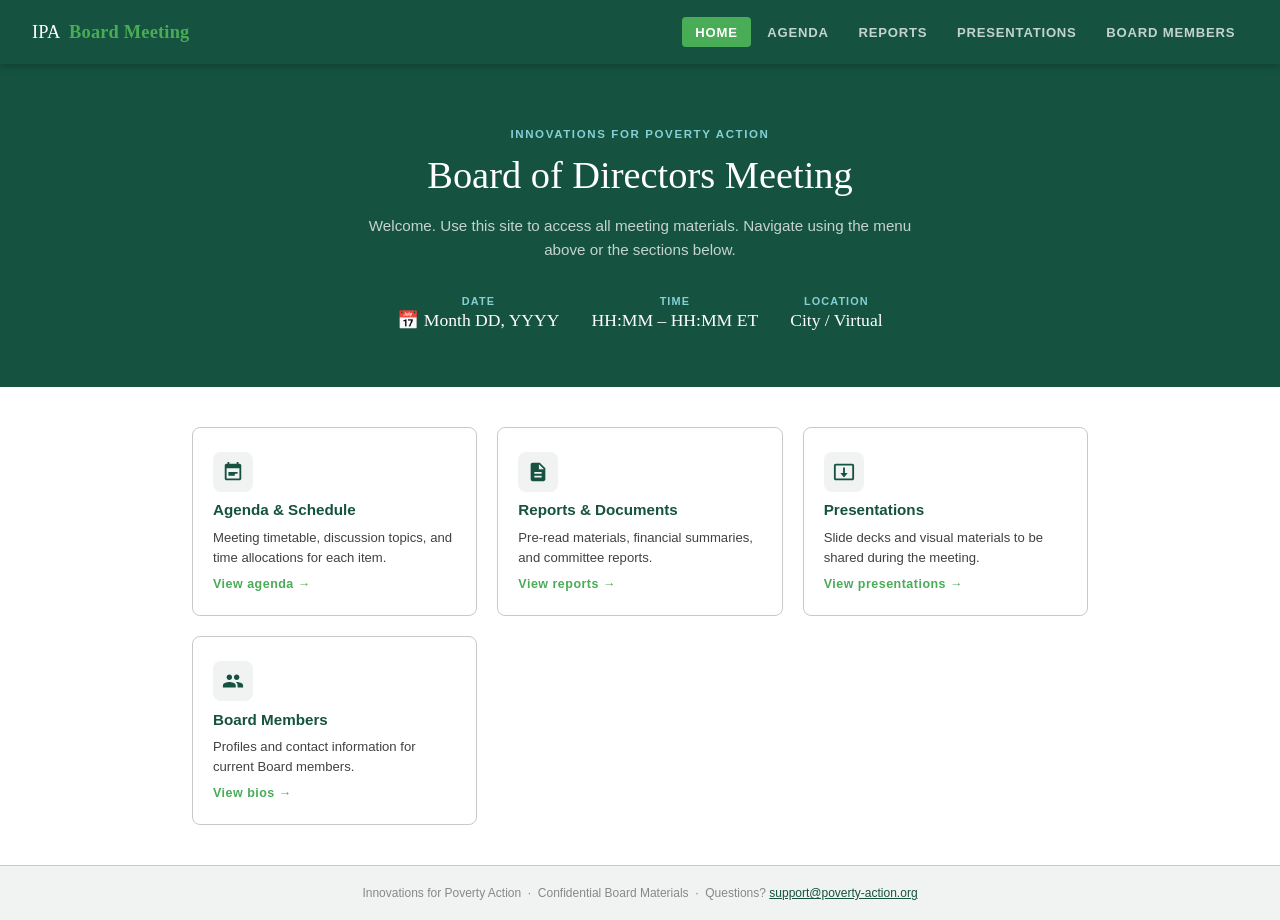
==== index.html @ 20f24f77 "Add files via upload" ====
<!DOCTYPE html>
<html lang="en">
<head>
  <meta charset="UTF-8" />
  <meta name="viewport" content="width=device-width, initial-scale=1.0"/>
  <title>IPA Board Meeting</title>
  <style>
    /* ── TOKENS ─────────────────────────────────────────── */
    :root {
      --green:      #49ac57;
      --dark-green: #155240;
      --light-blue: #84d0d4;
      --dark-blue:  #2b4085;
      --orange:     #f26529;
      --light-gray: #f1f2f2;
      --dark-gray:  #c9c9c8;
      --charcoal:   #414042;
      --white:      #ffffff;
      --font-display: Georgia, 'Times New Roman', serif;
      --font-body:    Arial, Helvetica, sans-serif;
    }

    /* ── RESET ──────────────────────────────────────────── */
    *, *::before, *::after { box-sizing: border-box; margin: 0; padding: 0; }
    body {
      font-family: var(--font-body);
      font-size: 15px;
      color: var(--charcoal);
      background: var(--white);
      min-height: 100vh;
      display: flex;
      flex-direction: column;
    }
    a { color: inherit; text-decoration: none; }

    /* ── HEADER ─────────────────────────────────────────── */
    header {
      background: var(--dark-green);
      color: var(--white);
      padding: 0 2rem;
      display: flex;
      align-items: center;
      justify-content: space-between;
      height: 64px;
      position: sticky;
      top: 0;
      z-index: 100;
      box-shadow: 0 2px 8px rgba(0,0,0,.25);
    }
    .site-title {
      font-family: var(--font-display);
      font-size: 1.15rem;
      font-weight: normal;
      letter-spacing: .01em;
    }
    .site-title span {
      color: var(--green);
      font-weight: bold;
    }
    nav { display: flex; gap: .25rem; }
    nav a {
      padding: .45rem .8rem;
      border-radius: 4px;
      font-size: .82rem;
      font-family: var(--font-body);
      font-weight: bold;
      text-transform: uppercase;
      letter-spacing: .06em;
      color: rgba(255,255,255,.75);
      transition: background .15s, color .15s;
    }
    nav a:hover { background: rgba(255,255,255,.12); color: #fff; }
    nav a.active { background: var(--green); color: #fff; }

    /* ── HERO ───────────────────────────────────────────── */
    .hero {
      background: var(--dark-green);
      color: var(--white);
      padding: 4rem 2rem 3.5rem;
      text-align: center;
    }
    .hero-label {
      font-family: var(--font-body);
      font-size: .72rem;
      font-weight: bold;
      text-transform: uppercase;
      letter-spacing: .14em;
      color: var(--light-blue);
      margin-bottom: .75rem;
    }
    .hero h1 {
      font-family: var(--font-display);
      font-size: 2.4rem;
      font-weight: normal;
      line-height: 1.2;
      margin-bottom: 1rem;
    }
    .hero p {
      font-size: .95rem;
      color: rgba(255,255,255,.75);
      max-width: 560px;
      margin: 0 auto 2rem;
      line-height: 1.6;
    }
    .hero-meta {
      display: flex;
      justify-content: center;
      gap: 2rem;
      flex-wrap: wrap;
    }
    .hero-meta-item {
      display: flex;
      flex-direction: column;
      align-items: center;
      gap: .2rem;
    }
    .hero-meta-item .label {
      font-size: .68rem;
      text-transform: uppercase;
      letter-spacing: .1em;
      color: var(--light-blue);
      font-weight: bold;
    }
    .hero-meta-item .value {
      font-family: var(--font-display);
      font-size: 1.1rem;
    }

    /* ── CARD GRID ──────────────────────────────────────── */
    .section-nav {
      display: grid;
      grid-template-columns: repeat(auto-fit, minmax(220px, 1fr));
      gap: 1.25rem;
      padding: 2.5rem 2rem;
      max-width: 960px;
      margin: 0 auto;
      width: 100%;
    }
    .nav-card {
      background: var(--white);
      border: 1px solid var(--dark-gray);
      border-radius: 8px;
      padding: 1.5rem 1.25rem;
      display: flex;
      flex-direction: column;
      gap: .6rem;
      cursor: pointer;
      transition: box-shadow .15s, transform .15s, border-color .15s;
      text-decoration: none;
      color: inherit;
    }
    .nav-card:hover {
      box-shadow: 0 4px 18px rgba(0,0,0,.10);
      transform: translateY(-2px);
      border-color: var(--green);
    }
    .nav-card .card-icon {
      width: 40px; height: 40px;
      background: var(--light-gray);
      border-radius: 8px;
      display: flex; align-items: center; justify-content: center;
    }
    .nav-card .card-icon svg { width: 22px; height: 22px; fill: var(--dark-green); }
    .nav-card h3 {
      font-family: var(--font-body);
      font-size: .95rem;
      font-weight: bold;
      color: var(--dark-green);
    }
    .nav-card p {
      font-size: .82rem;
      color: var(--charcoal);
      line-height: 1.5;
    }
    .nav-card .card-arrow {
      margin-top: auto;
      font-size: .78rem;
      font-weight: bold;
      color: var(--green);
      letter-spacing: .04em;
    }

    /* ── FOOTER ─────────────────────────────────────────── */
    footer {
      margin-top: auto;
      padding: 1.25rem 2rem;
      background: var(--light-gray);
      border-top: 1px solid var(--dark-gray);
      font-size: .75rem;
      color: #888;
      text-align: center;
    }
    footer a { color: var(--dark-green); text-decoration: underline; }

    /* ── MOBILE ─────────────────────────────────────────── */
    @media (max-width: 640px) {
      header { flex-direction: column; height: auto; padding: .75rem 1rem; gap: .5rem; }
      nav { flex-wrap: wrap; justify-content: center; }
      .hero h1 { font-size: 1.6rem; }
      .hero { padding: 2.5rem 1.25rem 2rem; }
    }
  </style>
</head>
<body>

<header>
  <div class="site-title">IPA &nbsp;<span>Board Meeting</span></div>
  <nav>
    <a href="index.html" class="active">Home</a>
    <a href="agenda.html">Agenda</a>
    <a href="reports.html">Reports</a>
    <a href="presentations.html">Presentations</a>
    <a href="bios.html">Board Members</a>
  </nav>
</header>

<div class="hero">
  <div class="hero-label">Innovations for Poverty Action</div>
  <h1>Board of Directors Meeting</h1>
  <p>Welcome. Use this site to access all meeting materials. Navigate using the menu above or the sections below.</p>
  <div class="hero-meta">
    <div class="hero-meta-item">
      <span class="label">Date</span>
      <span class="value">📅 Month DD, YYYY</span>
    </div>
    <div class="hero-meta-item">
      <span class="label">Time</span>
      <span class="value">HH:MM – HH:MM ET</span>
    </div>
    <div class="hero-meta-item">
      <span class="label">Location</span>
      <span class="value">City / Virtual</span>
    </div>
  </div>
</div>

<div class="section-nav">

  <a href="agenda.html" class="nav-card">
    <div class="card-icon">
      <!-- Material Design: event_note icon -->
      <svg viewBox="0 0 24 24" xmlns="http://www.w3.org/2000/svg">
        <path d="M17 12H7v2h10v-2zm2-9h-1V1h-2v2H8V1H6v2H5C3.9 3 3 3.9 3 5L2.99 19c0 1.1.89 2 1.99 2H19c1.1 0 2-.9 2-2V5c0-1.1-.9-2-2-2zm0 16H5V8h14v11zm-5-5H7v2h7v-2z"/>
      </svg>
    </div>
    <h3>Agenda &amp; Schedule</h3>
    <p>Meeting timetable, discussion topics, and time allocations for each item.</p>
    <div class="card-arrow">View agenda →</div>
  </a>

  <a href="reports.html" class="nav-card">
    <div class="card-icon">
      <!-- Material Design: description icon -->
      <svg viewBox="0 0 24 24" xmlns="http://www.w3.org/2000/svg">
        <path d="M14 2H6C4.9 2 4 2.9 4 4v16c0 1.1.9 2 2 2h12c1.1 0 2-.9 2-2V8l-6-6zm2 16H8v-2h8v2zm0-4H8v-2h8v2zm-3-5V3.5L18.5 9H13z"/>
      </svg>
    </div>
    <h3>Reports &amp; Documents</h3>
    <p>Pre-read materials, financial summaries, and committee reports.</p>
    <div class="card-arrow">View reports →</div>
  </a>

  <a href="presentations.html" class="nav-card">
    <div class="card-icon">
      <!-- Material Design: present_to_all icon -->
      <svg viewBox="0 0 24 24" xmlns="http://www.w3.org/2000/svg">
        <path d="M21 3H3c-1.1 0-2 .9-2 2v14c0 1.1.9 2 2 2h18c1.1 0 2-.9 2-2V5c0-1.1-.9-2-2-2zm0 16H3V5h18v14zm-9-1l4-5h-3V7h-2v6H8l4 5z"/>
      </svg>
    </div>
    <h3>Presentations</h3>
    <p>Slide decks and visual materials to be shared during the meeting.</p>
    <div class="card-arrow">View presentations →</div>
  </a>

  <a href="bios.html" class="nav-card">
    <div class="card-icon">
      <!-- Material Design: group icon -->
      <svg viewBox="0 0 24 24" xmlns="http://www.w3.org/2000/svg">
        <path d="M16 11c1.66 0 2.99-1.34 2.99-3S17.66 5 16 5c-1.66 0-3 1.34-3 3s1.34 3 3 3zm-8 0c1.66 0 2.99-1.34 2.99-3S9.66 5 8 5C6.34 5 5 6.34 5 8s1.34 3 3 3zm0 2c-2.33 0-7 1.17-7 3.5V19h14v-2.5c0-2.33-4.67-3.5-7-3.5zm8 0c-.29 0-.62.02-.97.05 1.16.84 1.97 1.97 1.97 3.45V19h6v-2.5c0-2.33-4.67-3.5-7-3.5z"/>
      </svg>
    </div>
    <h3>Board Members</h3>
    <p>Profiles and contact information for current Board members.</p>
    <div class="card-arrow">View bios →</div>
  </a>

</div>

<footer>
  Innovations for Poverty Action &nbsp;·&nbsp; Confidential Board Materials &nbsp;·&nbsp;
  Questions? <a href="mailto:support@poverty-action.org">support@poverty-action.org</a>
</footer>

</body>
</html>
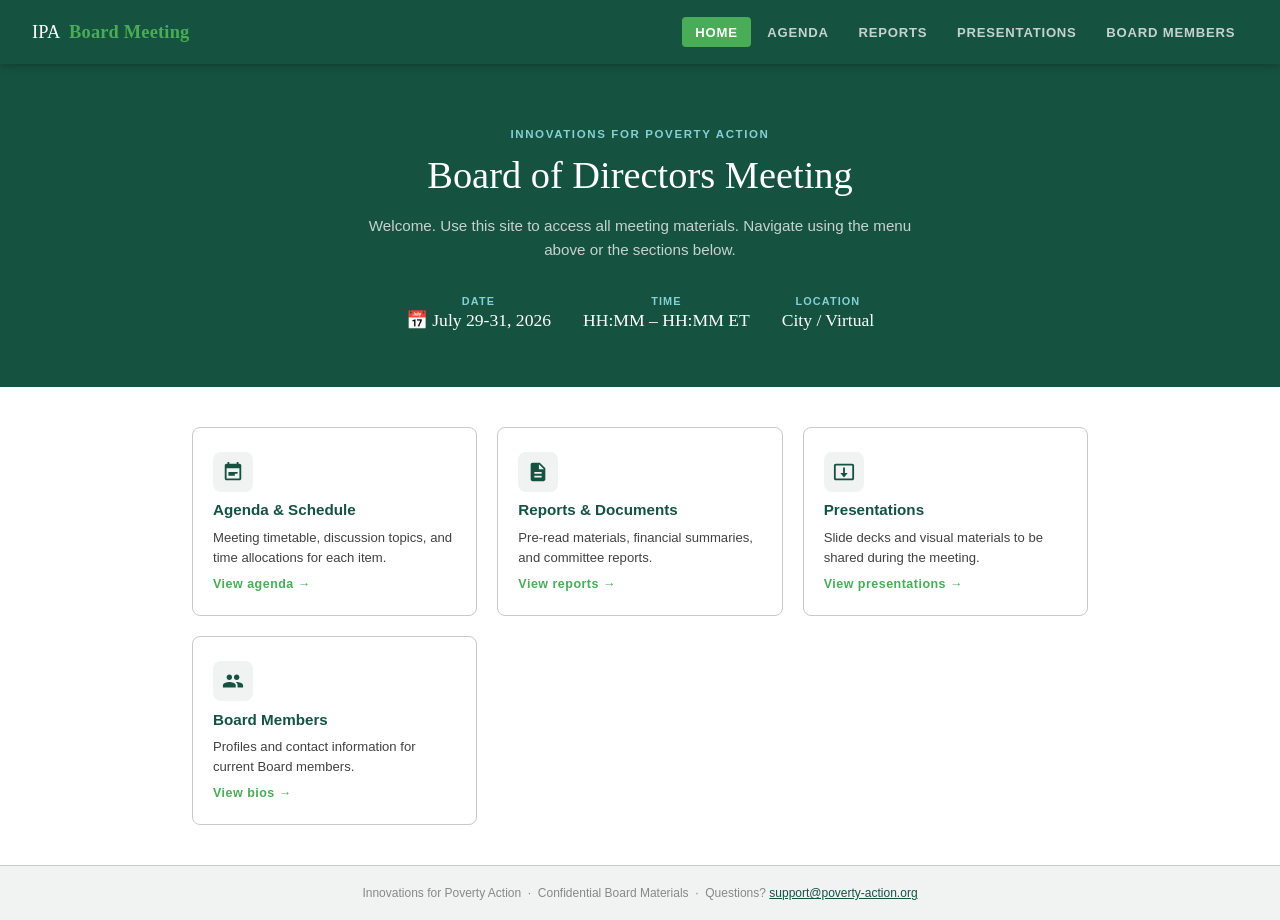
==== commit 3918a82d: "Update index.html" ====
--- a/index.html
+++ b/index.html
@@ -221,7 +221,7 @@
   <div class="hero-meta">
     <div class="hero-meta-item">
       <span class="label">Date</span>
-      <span class="value">📅 Month DD, YYYY</span>
+      <span class="value">📅 July 29-31, 2026</span>
     </div>
     <div class="hero-meta-item">
       <span class="label">Time</span>
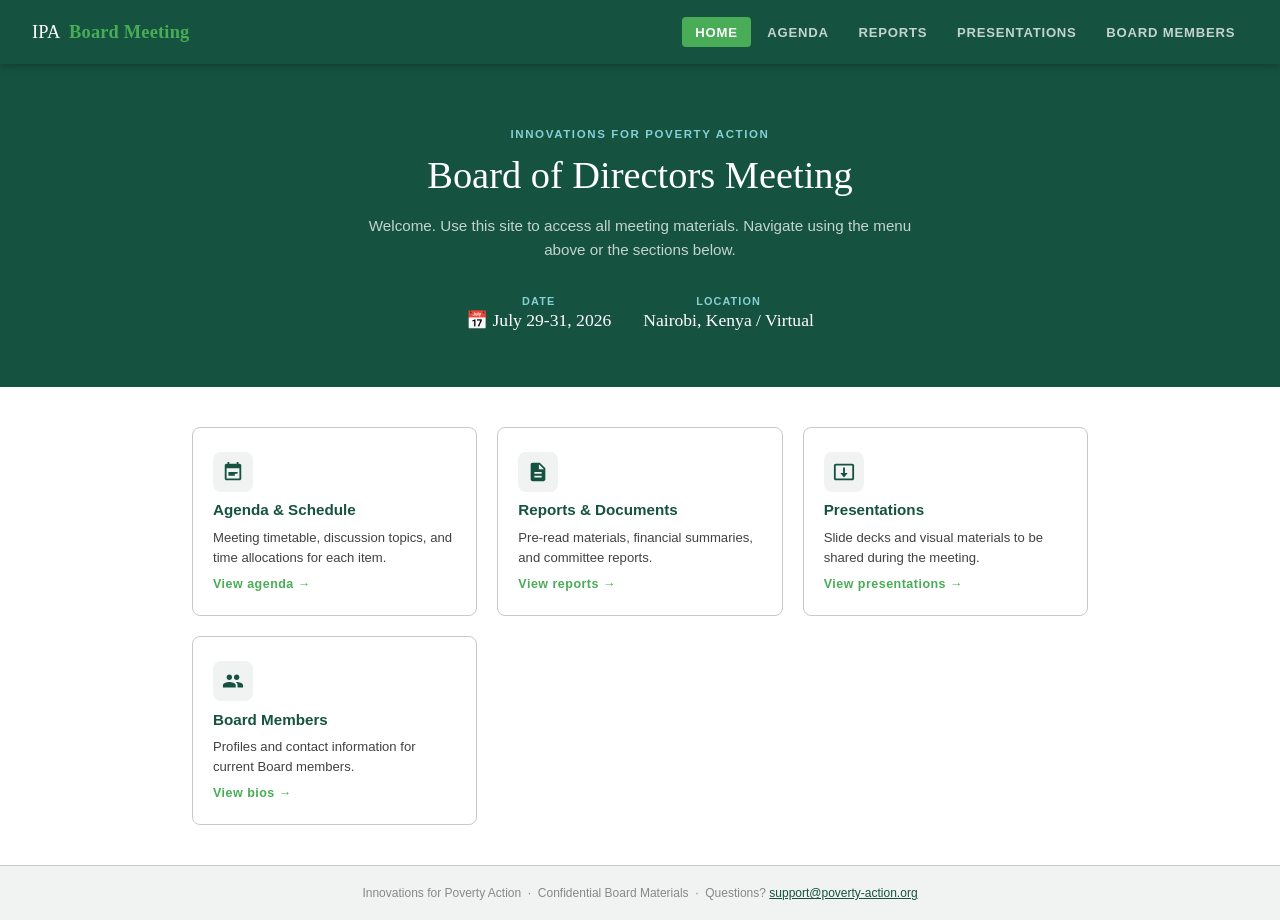
==== commit dcc53460: "Update index.html" ====
--- a/index.html
+++ b/index.html
@@ -224,12 +224,8 @@
       <span class="value">📅 July 29-31, 2026</span>
     </div>
     <div class="hero-meta-item">
-      <span class="label">Time</span>
-      <span class="value">HH:MM – HH:MM ET</span>
-    </div>
-    <div class="hero-meta-item">
       <span class="label">Location</span>
-      <span class="value">City / Virtual</span>
+      <span class="value">Nairobi, Kenya / Virtual</span>
     </div>
   </div>
 </div>
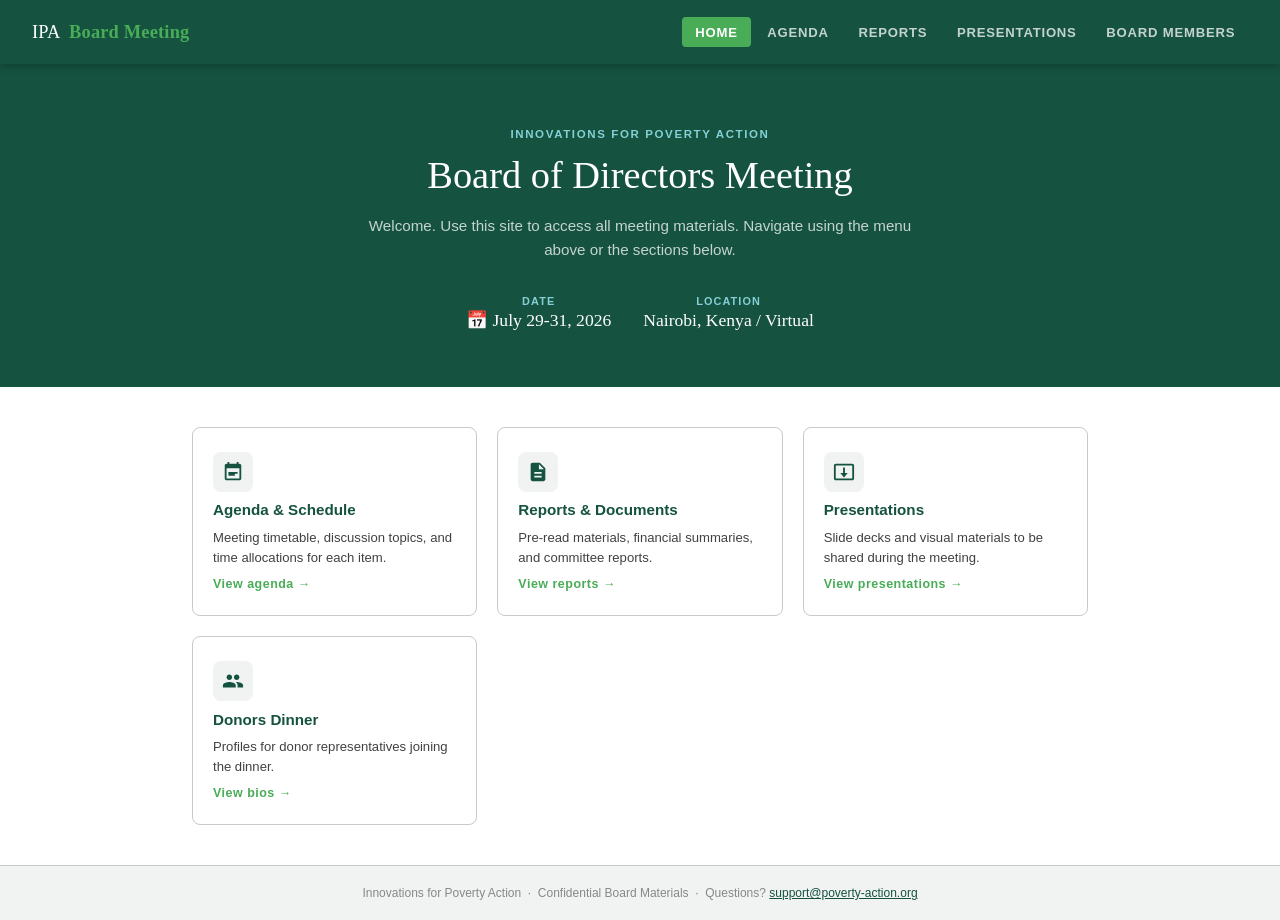
==== commit 38af907d: "Update index.html" ====
--- a/index.html
+++ b/index.html
@@ -275,8 +275,8 @@
         <path d="M16 11c1.66 0 2.99-1.34 2.99-3S17.66 5 16 5c-1.66 0-3 1.34-3 3s1.34 3 3 3zm-8 0c1.66 0 2.99-1.34 2.99-3S9.66 5 8 5C6.34 5 5 6.34 5 8s1.34 3 3 3zm0 2c-2.33 0-7 1.17-7 3.5V19h14v-2.5c0-2.33-4.67-3.5-7-3.5zm8 0c-.29 0-.62.02-.97.05 1.16.84 1.97 1.97 1.97 3.45V19h6v-2.5c0-2.33-4.67-3.5-7-3.5z"/>
       </svg>
     </div>
-    <h3>Board Members</h3>
-    <p>Profiles and contact information for current Board members.</p>
+    <h3>Donors Dinner</h3>
+    <p>Profiles for donor representatives joining the dinner.</p>
     <div class="card-arrow">View bios →</div>
   </a>
 
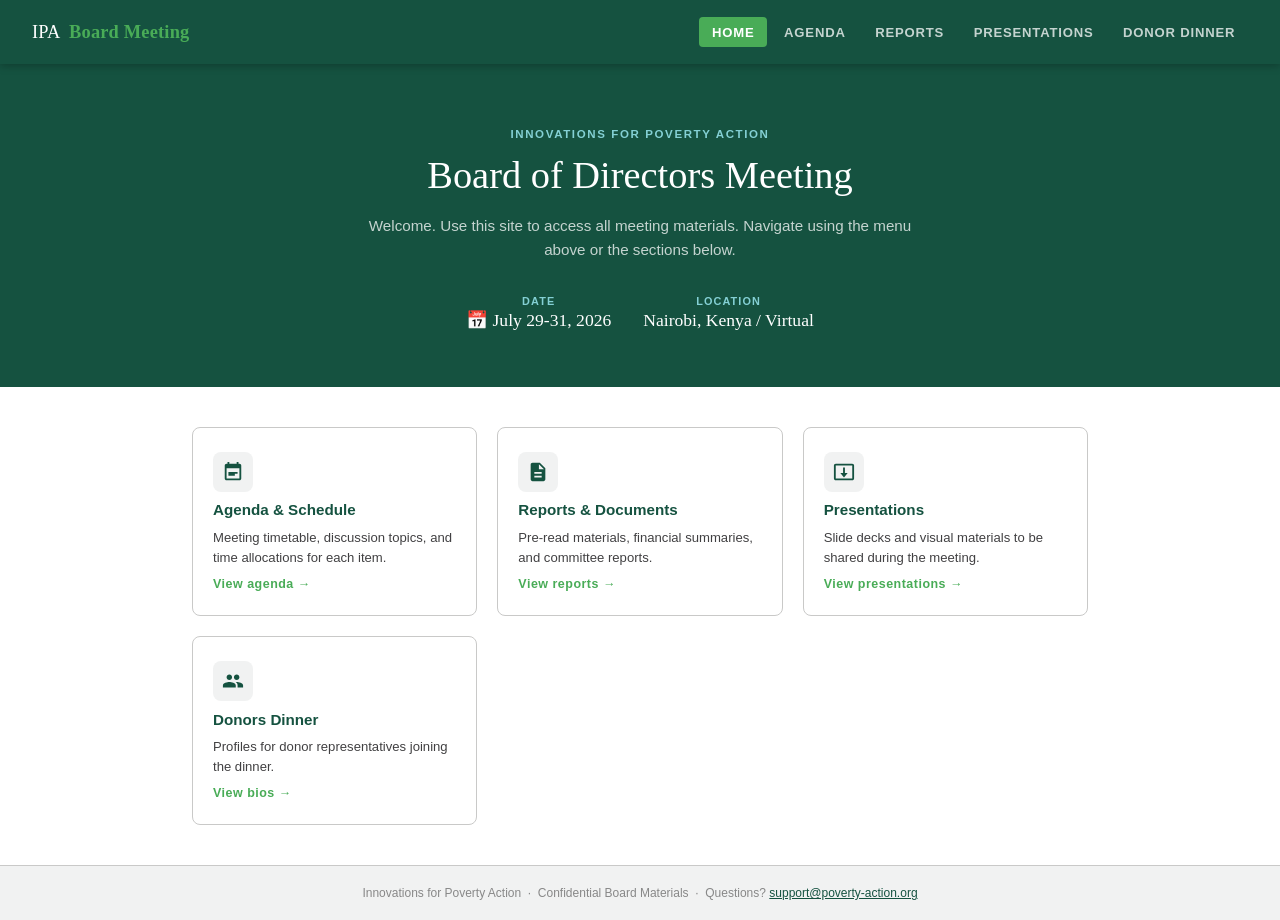
==== commit b79236c7: "Update index.html" ====
--- a/index.html
+++ b/index.html
@@ -210,7 +210,7 @@
     <a href="agenda.html">Agenda</a>
     <a href="reports.html">Reports</a>
     <a href="presentations.html">Presentations</a>
-    <a href="bios.html">Board Members</a>
+    <a href="bios.html">Donor Dinner</a>
   </nav>
 </header>
 
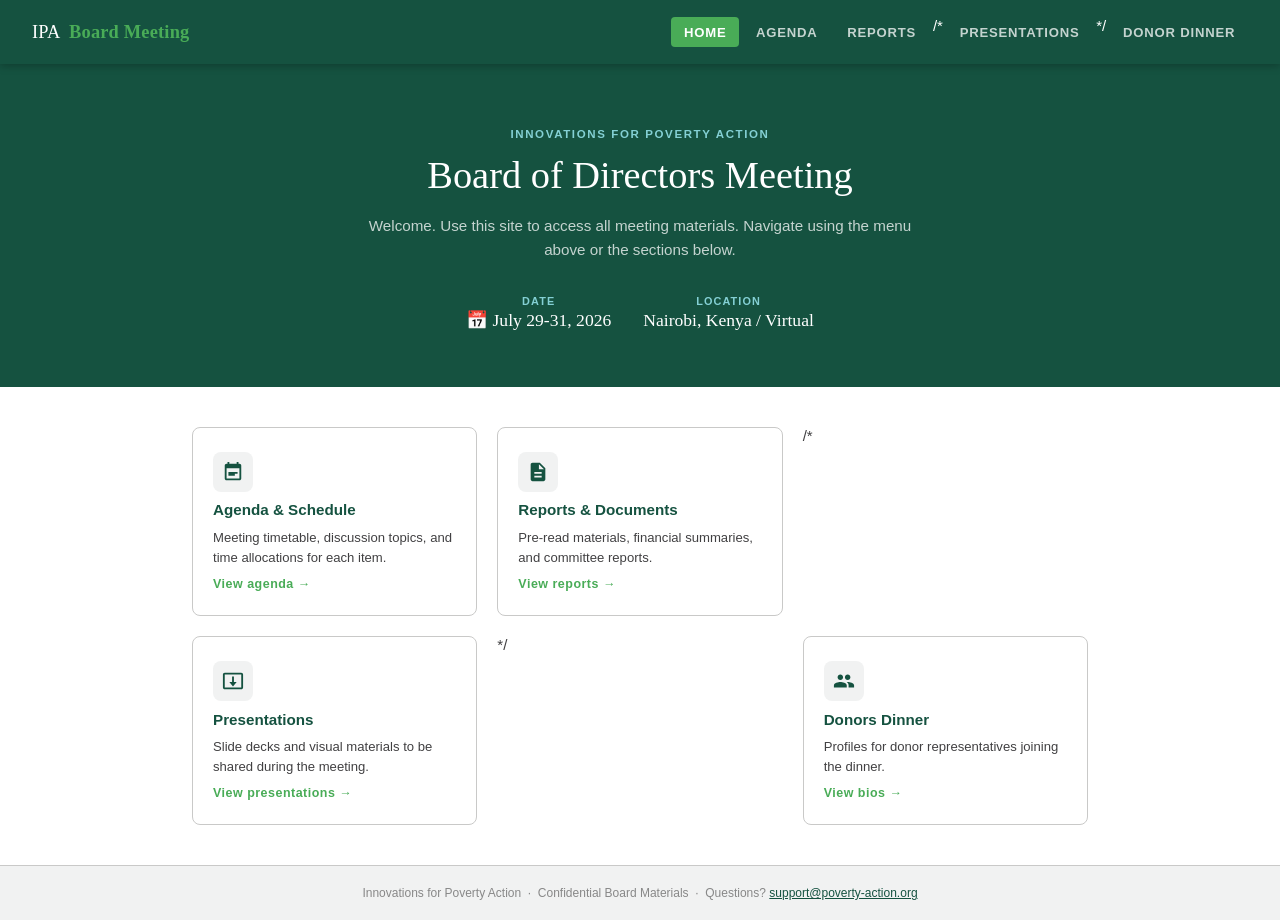
==== commit ecc6a6b2: "Update index.html" ====
--- a/index.html
+++ b/index.html
@@ -209,7 +209,7 @@
     <a href="index.html" class="active">Home</a>
     <a href="agenda.html">Agenda</a>
     <a href="reports.html">Reports</a>
-    <a href="presentations.html">Presentations</a>
+   /* <a href="presentations.html">Presentations</a> */
     <a href="bios.html">Donor Dinner</a>
   </nav>
 </header>
@@ -256,7 +256,7 @@
     <div class="card-arrow">View reports →</div>
   </a>
 
-  <a href="presentations.html" class="nav-card">
+  /* <a href="presentations.html" class="nav-card">
     <div class="card-icon">
       <!-- Material Design: present_to_all icon -->
       <svg viewBox="0 0 24 24" xmlns="http://www.w3.org/2000/svg">
@@ -266,7 +266,7 @@
     <h3>Presentations</h3>
     <p>Slide decks and visual materials to be shared during the meeting.</p>
     <div class="card-arrow">View presentations →</div>
-  </a>
+  </a> */
 
   <a href="bios.html" class="nav-card">
     <div class="card-icon">
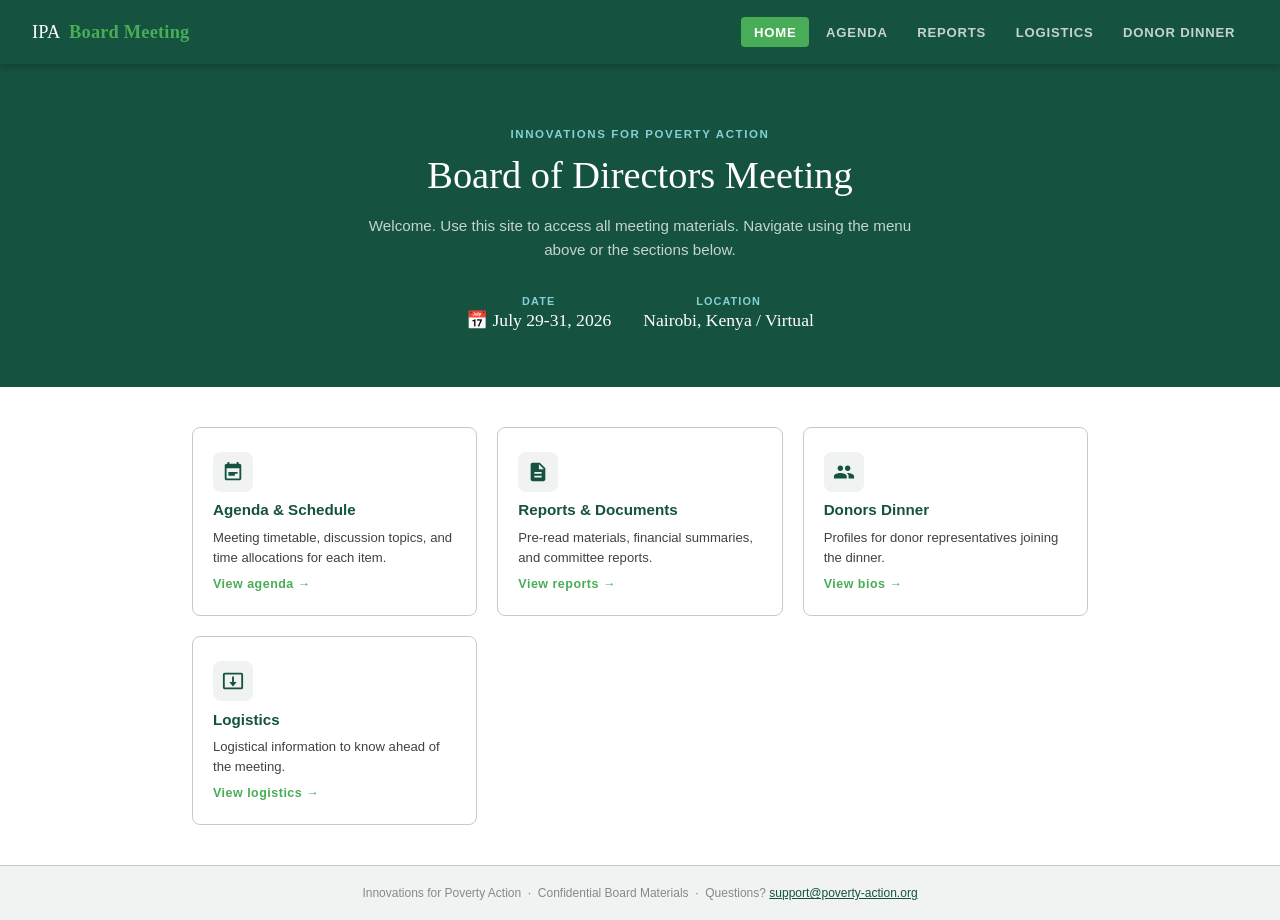
==== commit 35b92d36: "Update index.html" ====
--- a/index.html
+++ b/index.html
@@ -209,7 +209,7 @@
     <a href="index.html" class="active">Home</a>
     <a href="agenda.html">Agenda</a>
     <a href="reports.html">Reports</a>
-   /* <a href="presentations.html">Presentations</a> */
+    <a href="presentations.html">Logistics</a> 
     <a href="bios.html">Donor Dinner</a>
   </nav>
 </header>
@@ -256,18 +256,6 @@
     <div class="card-arrow">View reports →</div>
   </a>
 
-  /* <a href="presentations.html" class="nav-card">
-    <div class="card-icon">
-      <!-- Material Design: present_to_all icon -->
-      <svg viewBox="0 0 24 24" xmlns="http://www.w3.org/2000/svg">
-        <path d="M21 3H3c-1.1 0-2 .9-2 2v14c0 1.1.9 2 2 2h18c1.1 0 2-.9 2-2V5c0-1.1-.9-2-2-2zm0 16H3V5h18v14zm-9-1l4-5h-3V7h-2v6H8l4 5z"/>
-      </svg>
-    </div>
-    <h3>Presentations</h3>
-    <p>Slide decks and visual materials to be shared during the meeting.</p>
-    <div class="card-arrow">View presentations →</div>
-  </a> */
-
   <a href="bios.html" class="nav-card">
     <div class="card-icon">
       <!-- Material Design: group icon -->
@@ -280,6 +268,18 @@
     <div class="card-arrow">View bios →</div>
   </a>
 
+  <a href="presentations.html" class="nav-card">
+    <div class="card-icon">
+      <!-- Material Design: present_to_all icon -->
+      <svg viewBox="0 0 24 24" xmlns="http://www.w3.org/2000/svg">
+        <path d="M21 3H3c-1.1 0-2 .9-2 2v14c0 1.1.9 2 2 2h18c1.1 0 2-.9 2-2V5c0-1.1-.9-2-2-2zm0 16H3V5h18v14zm-9-1l4-5h-3V7h-2v6H8l4 5z"/>
+      </svg>
+    </div>
+    <h3>Logistics</h3>
+    <p>Logistical information to know ahead of the meeting.</p>
+    <div class="card-arrow">View logistics →</div>
+  </a>
+  
 </div>
 
 <footer>
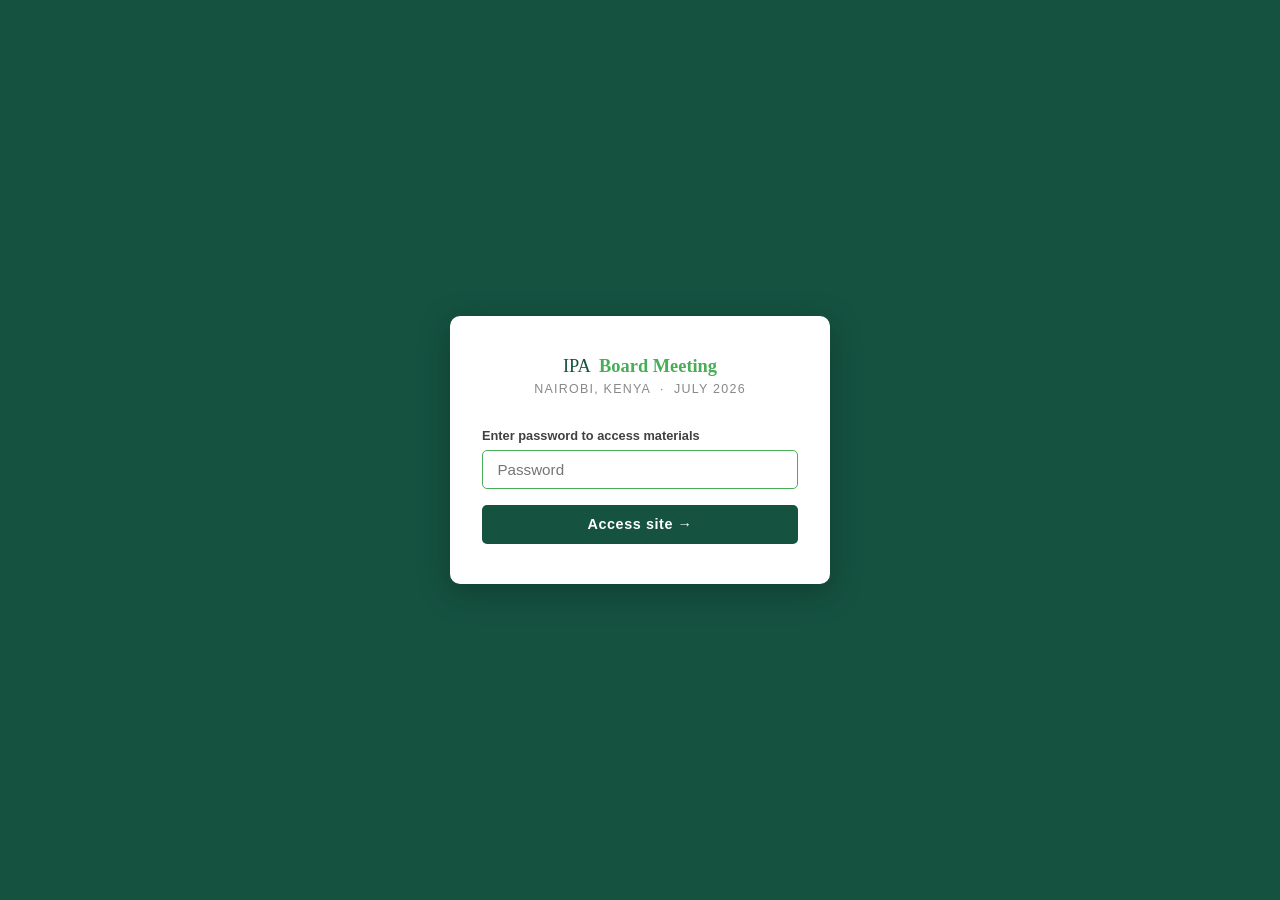
==== commit 285bc289: "Add files via upload" ====
--- a/index.html
+++ b/index.html
@@ -4,6 +4,11 @@
   <meta charset="UTF-8" />
   <meta name="viewport" content="width=device-width, initial-scale=1.0"/>
   <title>IPA Board Meeting</title>
+  <script>
+    if (sessionStorage.getItem("ipa_auth") !== "true") {
+      window.location.href = "password.html";
+    }
+  </script>
   <style>
     /* ── TOKENS ─────────────────────────────────────────── */
     :root {
